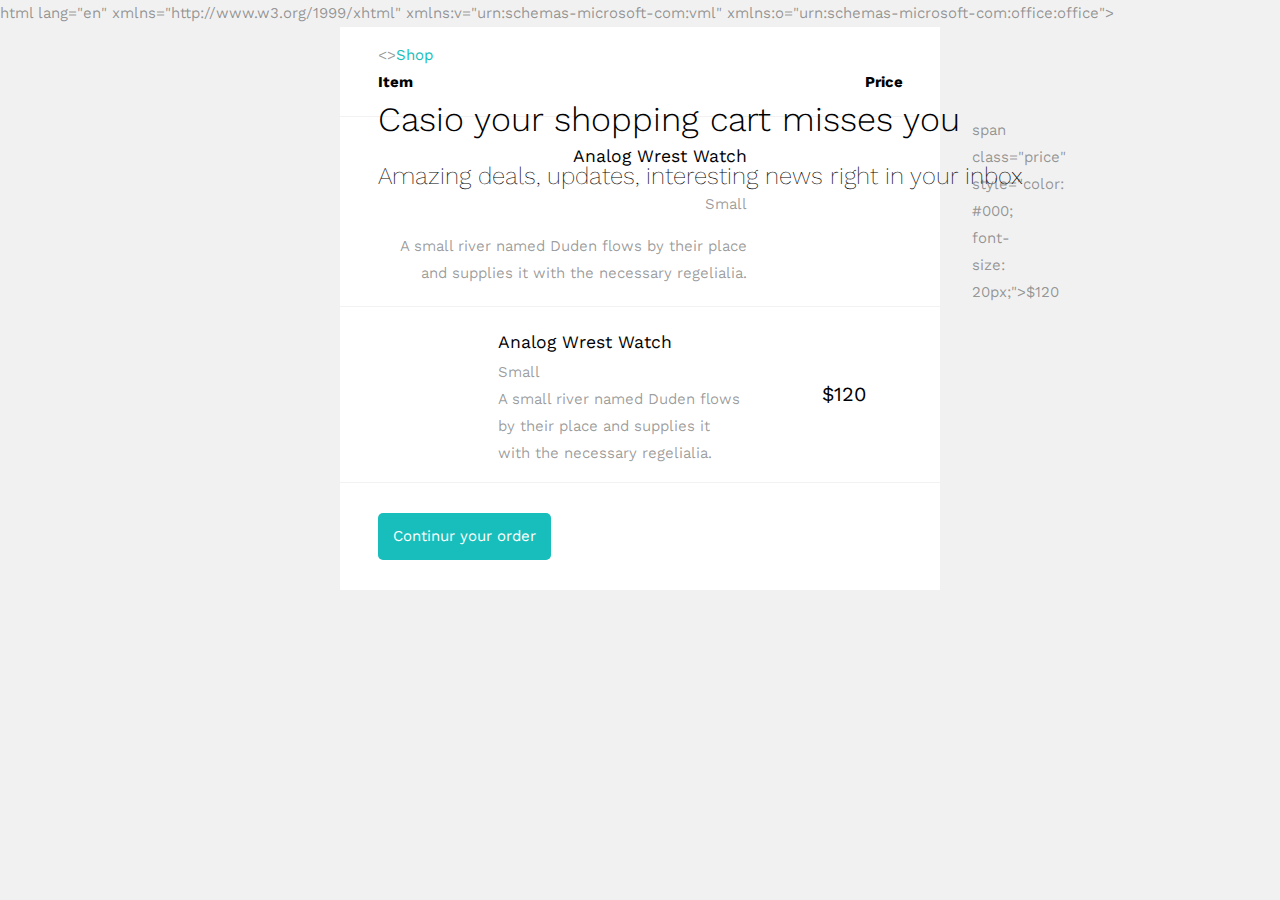
==== lw1/index.html @ 28860941 "Import exist html code from example" ====
<!DOCTYPE html>
html lang="en" xmlns="http://www.w3.org/1999/xhtml" xmlns:v="urn:schemas-microsoft-com:vml" xmlns:o="urn:schemas-microsoft-com:office:office">
<head>
    <meta charset="utf-8"> <!-- utf-8 works for most cases -->
    <meta name="viewport" content="width=device-width"> <!-- Forcing initial-scale shouldn't be necessary -->
    <meta http-equiv="X-UA-Compatible" content="IE=edge"> <!-- Use the latest (edge) version of IE rendering engine -->
    <metaname="x-apple-disable-message-reformatting">  <!-- Disable auto-scale in iOS 10 Mail entirely -->
    <title></title> <!-- The title tag shows in email notifications, like Android 4.4. -->

    <link href="https://fonts.googleapis.com/css?family=Work+Sans:200,300,400,500,600,700" rel="stylesheet">

    <!-- CSS Reset : BEGIN -->
    <style>/* What it does: Remove spaces around the email design added by some email clients. */
        /* Beware: It can remove the padding / margin and add a background color to the compose a reply window. */
        html,
body {
    margin: 0 auto !important;
    padding: 0 !important;
    height: 100% !important;
    width: 100% !important;
    background: #f1f1f1;
}

/* What it does: Stops email clients resizing small text. */
* {
    -ms-text-size-adjust: 100%;
    -webkit-text-size-adjust: 100%;
}

/* What it does: Centers email on Android 4.4 */
div[style*="margin: 16px 0"] {
    margin: 0 !important;
}

/* What it does: Stops Outlook from adding extra spacing to tables. */
table,
td {
    mso-table-lspace: 0pt !important;
    mso-table-rspace: 0pt !important;
}

/* What it does: Fixes webkit padding issue. */
table {
    border-spacing: 0 !important;
    border-collapse: collapse !important;
    table-layout: fixed !important;
    margin: 0 auto !important;
}

/* What it does: Uses a better rendering method when resizing images in IE. */
img {
    -ms-interpolation-mode:bicubic;
}

/* What it does: Prevents Windows 10 Mail from underlining links despite inline CSS. Styles for underlined links should be inline. */
a {
    text-decoration: none;
}

/* What it does: A work-around for email clients meddling in triggered links. */
*[x-apple-data-detectors],  /* iOS */
.unstyle-auto-detected-links *,
.aBn {
    border-bottom: 0 !important;
    cursor: default !important;
    color: inherit !important;
    text-decoration: none !important;
    font-size: inherit !important;
    font-family: inherit !important;
    font-weight: inherit !important;
    line-height: inherit !important;
}

/* What it does: Prevents Gmail from displaying a download button on large, non-linked images. */
.a6S {
    display: none !important;
    opacity: 0.01 !important;
}

/* What it does: Prevents Gmail from changing the text color in conversation threads. */
.im {
    color: inherit !important;
}

/* If the above doesn't work, add a .g-img class to any image in question. */
img.g-img + div {
    display: none !important;
}

/* What it does: Removes right gutter in Gmail iOS app: https://github.com/TedGoas/Cerberus/issues/89  */
/* Create one of these media queries for each additional viewport size you'd like to fix */

/* iPhone 4, 4S, 5, 5S, 5C, and 5SE */
@media only screen and (min-device-width: 320px) and (max-device-width: 374px) {
    u ~ div .email-container {
        min-width: 320px !important;
    }
}
/* iPhone 6, 6S, 7, 8, and X */
@media only screen and (min-device-width: 375px) and (max-device-width: 413px) {
    u ~ div .email-container {
        min-width: 375px !important;
    }
}
/* iPhone 6+, 7+, and 8+ */
@media only screen and (min-device-width: 414px) {
    u ~ div .email-container {
        min-width: 414px !important;
    }
}
    </style>

    <!-- CSS Reset : END -->

    <!-- Progressive Enhancements : BEGIN -->
    <style>

	    .primary{
	background: #17bebb;
}
.bg_white{
	background: #ffffff;
}
.bg_light{
	background: #f7fafa;
}
.bg_black{
	background: #000000;
}
.bg_dark{
	background: rgba(0,0,0,.8);
}
.email-section{
	padding:2.5em;
}

/*BUTTON*/
.btn{
	padding: 10px 15px;
	display: inline-block;
}
.btn.btn-primary{
	border-radius: 5px;
	background: #17bebb;
	color: #ffffff;
}
.btn.btn-white{
	border-radius: 5px;
	background: #ffffff;
	color: #000000;
}
.btn.btn-white-outline{
	border-radius: 5px;
	background: transparent;
	border: 1px solid #fff;
	color: #fff;
}
.btn.btn-black-outline{
	border-radius: 0px;
	background: transparent;
	border: 2px solid #000;
	color: #000;
	font-weight: 700;
}
.btn-custom{
	color: rgba(0,0,0,.3);
	text-decoration: underline;
}

h1,h2,h3,h4,h5,h6{
	font-family: 'Work Sans', sans-serif;
	color: #000000;
	margin-top: 0;
	font-weight: 400;
}

body{
	font-family: 'Work Sans', sans-serif;
	font-weight: 400;
	font-size: 15px;
	line-height: 1.8;
	color: rgba(0,0,0,.4);
}

a{
	color: #17bebb;
}

table{
}
/*LOGO*/

.logo h1{
	margin: 0;
}
.logo h1 a{
	color: #17bebb;
	font-size: 24px;
	font-weight: 700;
	font-family: 'Work Sans', sans-serif;
}

/*HERO*/
.hero{
	position: relative;
  position: absolute;
	z-index: 0;
}

.hero .text{
	color: rgba(0,0,0,.3);
}
.hero .text h2{
	color: #000;
	font-size: 34px;
	margin-bottom: 15px;
	font-weight: 300;
	line-height: 1.2;
}
.hero .text h3{
	font-size: 24px;
	font-weight: 200;
}
.hero .text h2 span{
	font-weight: 600;
	color: #000;
}


/*PRODUCT*/
.product-entry{
	display: block;
	position: relative;
	float: left;
	padding-top: 20px;
}
.product-entry .text{
	width: calc(100% - 125px);
	padding-left: 20px;
}
.product-entry .text h3{
	margin-bottom: 0;
	padding-bottom: 0;
}
.product-entry .text p{
	margin-top: 0;
}
.product-entry img, .product-entry .text{
	float: left;
}

ul.social{
	padding: 0;
}
ul.social li{
	display: inline-block;
	margin-right: 10px;
}

/*FOOTER*/

.footer{
	border-top: 1px solid rgba(0,0,0,.05);
	color: rgba(0,0,0,.5);
}
.footer .heading{
	color: #000;
	font-size: 20px;
}
.footer ul{
	margin: 0;
	padding: 0;
}
.footer ul li{
	list-style: none;
	margin-bottom: 10px;
}
.footer ul li a{
	color: rgba(0,0,0,1);
}


@media screen and (max-width: 500px) {


}


    </style>


</head>

<body width="100%" style="margin: 0; padding: 0 !important; mso-line-height-rule: exactly; background-color: #f1f1f1;">
	<center style="width: 100%; background-color: #f1f1f1;">
    <div style="display: none; font-size: 1px;max-height: 0px; max-width: 0px; opacity: 0; overflow: hidden; mso-hide: all; font-family: sans-serif;">
      &zwnj;&nbsp;&zwnj;&nbsp;&zwnj;&nbsp;&zwnj;&nbsp;&zwnj;&nbsp;&zwnj;&nbsp;&zwnj;&nbsp;&zwnj;&nbsp;&zwnj;&nbsp;&zwnj;&nbsp;&zwnj;&nbsp;&zwnj;&nbsp;&zwnj;&nbsp;&zwnj;&nbsp;&zwnj;&nbsp;&zwnj;&nbsp;&zwnj;&nbsp;&zwnj;&nbsp;
    </div>
    <div style="max-width: 600px; margin: 0 auto;" class="email-container">
    	<!-- BEGIN BODY -->
														<table align="center role="presentation" cellspacing="0" cellpadding="0" border="0" width="100%" style="margin: auto;">
															<tr>
																<td valign="top" class="bg_white" style="padding: 1em 2.5em 0 2.5em;">
																	<table role="presentation" border="0" cellpadding="0" cellspacing="0" width="100%">
																		<tr>
																			<td class="logo" style="text-align: left;">
																				<><a href="#">Shop</a></h1>
																			</td>
																		</tr>
																	</table>
																</td>
	      </tr><!-- end tr -->
				<tr>
          <td valign="middle" class=hero bg_white" style="padding: 2em 0 2em 0;">
            <table role="presentation" border="0" cellpadding="0" cellspacing="0" width="100%">
            	<tr>
            		<td style="padding: 0 2.5em; text-align: left;">
            			<div class="text">
            				<h2>Casio your shopping cart misses you</h2>
            				<h3>Amazing deals, updates, interesting news right in your inbox</h3></div>
            		</td>
            	</tr>
            </table>
          </td>
	      </tr><!-- end tr -->
	      <tr>
	      	<table class="bg_white" role="presentation" border="0" cellpadding="0" cellspacing="0" width="100%">
	      		<tr style="border-bottom: 1px solid rgba(0,0,0,.05);">
					    <th width="80%" style="text-align:left; padding: 0 2.5em; color: #000; padding-bottom: 20px">Item</th>
					    <th width="20%" style="text-align:right; padding: 0 2.5em; color: #000; padding-bottom: 20px">Price</th>
					  </tr>
					  <tr style="border-bottom: 1px solid rgba(0,0,0,.05);">
					  	<td valign="middle" width="80%" style="text-align:right; padding: 0 2.5em;">
					  		<div class=product-entry">
					  			<img src="images/prod-1.jpg" alt="" style="width: 100px; max-width: 600px; height: auto; margin-bottom: 20px; display: block;">
					  			<div class="text">
					  				<h3>Analog Wrest Watch</h3>
					  				<span>Small</span>
					  				<p>A small river named Duden flows by their place and supplies it with the necessary regelialia.</p>
					  			</div>
					  		</div>
					  	</td>
					  	<td valign="middle" width="20%" style="text-align:left; padding: 0 12.5em;">
					  		span class="price" style="color: #000; font-size: 20px;">$120</span>
					  	</td>
					  </tr>
					  <tr style="border-bottom: 1px solid rgba(0,0,0,.05);">
					  	<td valign="middle" width="80%" style="text-align:left; padding: 0 2.5em;">
					  		<div class="product-entry">
					  			<img src="images/prod-2.jpg" alt="" style="width: 100px; max-width: 600px; height: auto; margin-bottom: 20px; display: block;">
					  			<div class="text">
					  				<h3>Analog Wrest Watch</h3>
					  				<span>Small</span>
					  				<p>A small river named Duden flows by their place and supplies it with the necessary regelialia.</p>
					  			</div>
					  		</div>
					  	</td>
					  	<td valign="middle" width="20%" style="text-align:left; padding: 0 2.5em;">
					  		<span class="price" style="color: #000; font-size: 20px;">$120</span></td>
					  </tr>
					  <tr>
					  	<td valign="middle" style="text-align:left; padding: 1em 2.5em;">
					  		<p><a href="#" class="btn btn-primary">Continur your order</a></p>
					  	</td></tr></table>
	      </tr><!-- end tr -->
      <!-- 1 Column Text + Button : END -->
      </table>
    </div>
  </center>
</body>
</html>
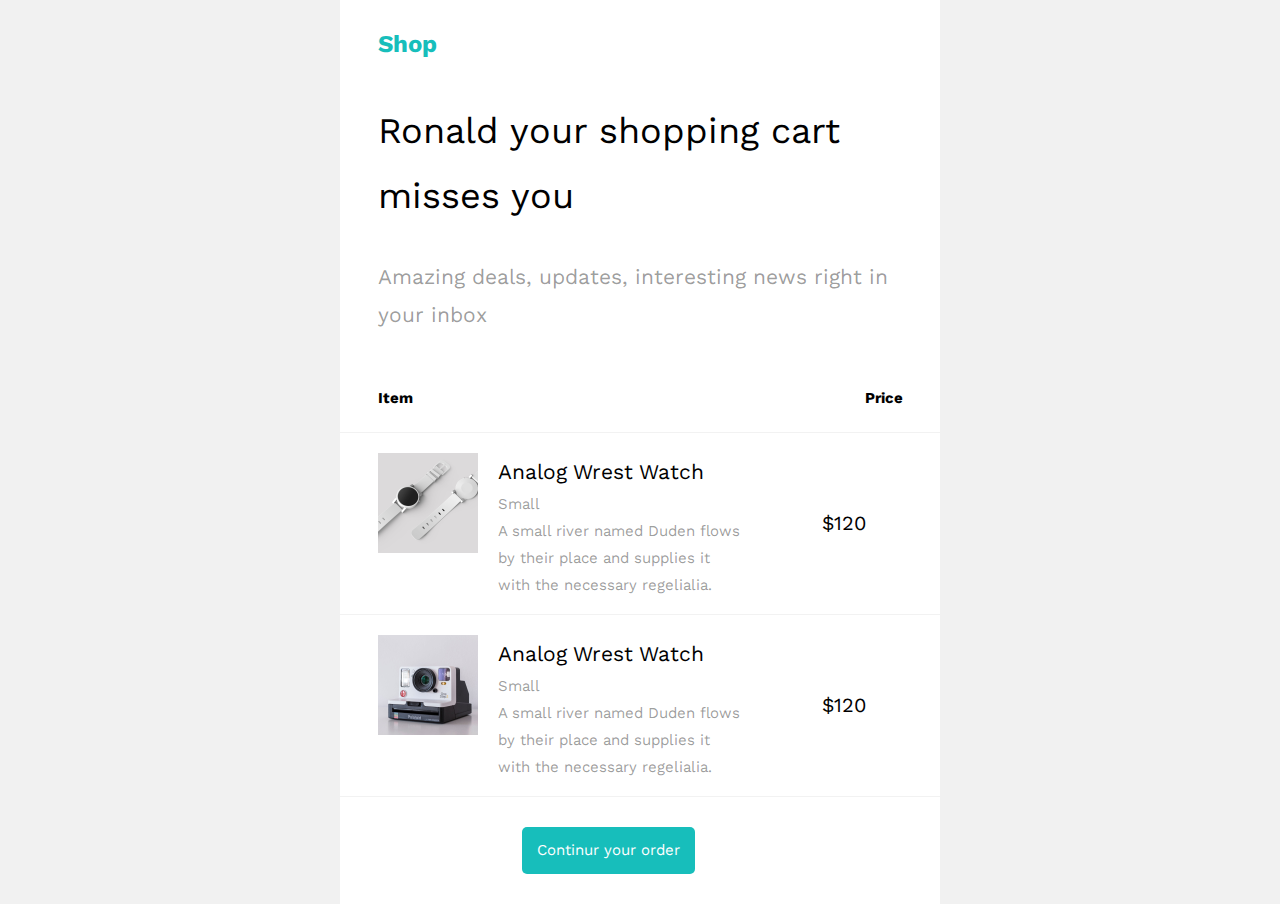
==== commit b5ba7304: "Fix index.html and style.css by Roman Rudoy" ====
--- a/lw1/index.html
+++ b/lw1/index.html
@@ -1,369 +1,89 @@
 <!DOCTYPE html>
-html lang="en" xmlns="http://www.w3.org/1999/xhtml" xmlns:v="urn:schemas-microsoft-com:vml" xmlns:o="urn:schemas-microsoft-com:office:office">
+<html lang="en" xmlns="http://www.w3.org/1999/xhtml" xmlns:v="urn:schemas-microsoft-com:vml" xmlns:o="urn:schemas-microsoft-com:office:office">
 <head>
-    <meta charset="utf-8"> <!-- utf-8 works for most cases -->
-    <meta name="viewport" content="width=device-width"> <!-- Forcing initial-scale shouldn't be necessary -->
-    <meta http-equiv="X-UA-Compatible" content="IE=edge"> <!-- Use the latest (edge) version of IE rendering engine -->
-    <metaname="x-apple-disable-message-reformatting">  <!-- Disable auto-scale in iOS 10 Mail entirely -->
-    <title></title> <!-- The title tag shows in email notifications, like Android 4.4. -->
-
-    <link href="https://fonts.googleapis.com/css?family=Work+Sans:200,300,400,500,600,700" rel="stylesheet">
-
-    <!-- CSS Reset : BEGIN -->
-    <style>/* What it does: Remove spaces around the email design added by some email clients. */
-        /* Beware: It can remove the padding / margin and add a background color to the compose a reply window. */
-        html,
-body {
-    margin: 0 auto !important;
-    padding: 0 !important;
-    height: 100% !important;
-    width: 100% !important;
-    background: #f1f1f1;
-}
-
-/* What it does: Stops email clients resizing small text. */
-* {
-    -ms-text-size-adjust: 100%;
-    -webkit-text-size-adjust: 100%;
-}
-
-/* What it does: Centers email on Android 4.4 */
-div[style*="margin: 16px 0"] {
-    margin: 0 !important;
-}
-
-/* What it does: Stops Outlook from adding extra spacing to tables. */
-table,
-td {
-    mso-table-lspace: 0pt !important;
-    mso-table-rspace: 0pt !important;
-}
-
-/* What it does: Fixes webkit padding issue. */
-table {
-    border-spacing: 0 !important;
-    border-collapse: collapse !important;
-    table-layout: fixed !important;
-    margin: 0 auto !important;
-}
-
-/* What it does: Uses a better rendering method when resizing images in IE. */
-img {
-    -ms-interpolation-mode:bicubic;
-}
-
-/* What it does: Prevents Windows 10 Mail from underlining links despite inline CSS. Styles for underlined links should be inline. */
-a {
-    text-decoration: none;
-}
-
-/* What it does: A work-around for email clients meddling in triggered links. */
-*[x-apple-data-detectors],  /* iOS */
-.unstyle-auto-detected-links *,
-.aBn {
-    border-bottom: 0 !important;
-    cursor: default !important;
-    color: inherit !important;
-    text-decoration: none !important;
-    font-size: inherit !important;
-    font-family: inherit !important;
-    font-weight: inherit !important;
-    line-height: inherit !important;
-}
-
-/* What it does: Prevents Gmail from displaying a download button on large, non-linked images. */
-.a6S {
-    display: none !important;
-    opacity: 0.01 !important;
-}
-
-/* What it does: Prevents Gmail from changing the text color in conversation threads. */
-.im {
-    color: inherit !important;
-}
-
-/* If the above doesn't work, add a .g-img class to any image in question. */
-img.g-img + div {
-    display: none !important;
-}
-
-/* What it does: Removes right gutter in Gmail iOS app: https://github.com/TedGoas/Cerberus/issues/89  */
-/* Create one of these media queries for each additional viewport size you'd like to fix */
-
-/* iPhone 4, 4S, 5, 5S, 5C, and 5SE */
-@media only screen and (min-device-width: 320px) and (max-device-width: 374px) {
-    u ~ div .email-container {
-        min-width: 320px !important;
-    }
-}
-/* iPhone 6, 6S, 7, 8, and X */
-@media only screen and (min-device-width: 375px) and (max-device-width: 413px) {
-    u ~ div .email-container {
-        min-width: 375px !important;
-    }
-}
-/* iPhone 6+, 7+, and 8+ */
-@media only screen and (min-device-width: 414px) {
-    u ~ div .email-container {
-        min-width: 414px !important;
-    }
-}
-    </style>
-
-    <!-- CSS Reset : END -->
-
-    <!-- Progressive Enhancements : BEGIN -->
-    <style>
-
-	    .primary{
-	background: #17bebb;
-}
-.bg_white{
-	background: #ffffff;
-}
-.bg_light{
-	background: #f7fafa;
-}
-.bg_black{
-	background: #000000;
-}
-.bg_dark{
-	background: rgba(0,0,0,.8);
-}
-.email-section{
-	padding:2.5em;
-}
-
-/*BUTTON*/
-.btn{
-	padding: 10px 15px;
-	display: inline-block;
-}
-.btn.btn-primary{
-	border-radius: 5px;
-	background: #17bebb;
-	color: #ffffff;
-}
-.btn.btn-white{
-	border-radius: 5px;
-	background: #ffffff;
-	color: #000000;
-}
-.btn.btn-white-outline{
-	border-radius: 5px;
-	background: transparent;
-	border: 1px solid #fff;
-	color: #fff;
-}
-.btn.btn-black-outline{
-	border-radius: 0px;
-	background: transparent;
-	border: 2px solid #000;
-	color: #000;
-	font-weight: 700;
-}
-.btn-custom{
-	color: rgba(0,0,0,.3);
-	text-decoration: underline;
-}
-
-h1,h2,h3,h4,h5,h6{
-	font-family: 'Work Sans', sans-serif;
-	color: #000000;
-	margin-top: 0;
-	font-weight: 400;
-}
-
-body{
-	font-family: 'Work Sans', sans-serif;
-	font-weight: 400;
-	font-size: 15px;
-	line-height: 1.8;
-	color: rgba(0,0,0,.4);
-}
-
-a{
-	color: #17bebb;
-}
-
-table{
-}
-/*LOGO*/
-
-.logo h1{
-	margin: 0;
-}
-.logo h1 a{
-	color: #17bebb;
-	font-size: 24px;
-	font-weight: 700;
-	font-family: 'Work Sans', sans-serif;
-}
-
-/*HERO*/
-.hero{
-	position: relative;
-  position: absolute;
-	z-index: 0;
-}
-
-.hero .text{
-	color: rgba(0,0,0,.3);
-}
-.hero .text h2{
-	color: #000;
-	font-size: 34px;
-	margin-bottom: 15px;
-	font-weight: 300;
-	line-height: 1.2;
-}
-.hero .text h3{
-	font-size: 24px;
-	font-weight: 200;
-}
-.hero .text h2 span{
-	font-weight: 600;
-	color: #000;
-}
-
-
-/*PRODUCT*/
-.product-entry{
-	display: block;
-	position: relative;
-	float: left;
-	padding-top: 20px;
-}
-.product-entry .text{
-	width: calc(100% - 125px);
-	padding-left: 20px;
-}
-.product-entry .text h3{
-	margin-bottom: 0;
-	padding-bottom: 0;
-}
-.product-entry .text p{
-	margin-top: 0;
-}
-.product-entry img, .product-entry .text{
-	float: left;
-}
-
-ul.social{
-	padding: 0;
-}
-ul.social li{
-	display: inline-block;
-	margin-right: 10px;
-}
-
-/*FOOTER*/
-
-.footer{
-	border-top: 1px solid rgba(0,0,0,.05);
-	color: rgba(0,0,0,.5);
-}
-.footer .heading{
-	color: #000;
-	font-size: 20px;
-}
-.footer ul{
-	margin: 0;
-	padding: 0;
-}
-.footer ul li{
-	list-style: none;
-	margin-bottom: 10px;
-}
-.footer ul li a{
-	color: rgba(0,0,0,1);
-}
-
-
-@media screen and (max-width: 500px) {
-
-
-}
-
-
-    </style>
-
-
+  <meta charset="utf-8"> <!-- utf-8 works for most cases -->
+  <meta name="viewport" content="width=device-width"> <!-- Forcing initial-scale shouldn't be necessary -->
+  <meta http-equiv="X-UA-Compatible" content="IE=edge"> <!-- Use the latest (edge) version of IE rendering engine -->
+  <metaname="x-apple-disable-message-reformatting">
+  <title></title> <!-- The title tag shows in email notifications, like Android 4.4. -->
+  <link href="https://fonts.googleapis.com/css?family=Work+Sans:200,300,400,500,600,700" rel="stylesheet">
+  <link href="style.css" rel="stylesheet">
 </head>
-
-<body width="100%" style="margin: 0; padding: 0 !important; mso-line-height-rule: exactly; background-color: #f1f1f1;">
-	<center style="width: 100%; background-color: #f1f1f1;">
-    <div style="display: none; font-size: 1px;max-height: 0px; max-width: 0px; opacity: 0; overflow: hidden; mso-hide: all; font-family: sans-serif;">
+<body>
+  <center>
+    <div class="ico-div">
       &zwnj;&nbsp;&zwnj;&nbsp;&zwnj;&nbsp;&zwnj;&nbsp;&zwnj;&nbsp;&zwnj;&nbsp;&zwnj;&nbsp;&zwnj;&nbsp;&zwnj;&nbsp;&zwnj;&nbsp;&zwnj;&nbsp;&zwnj;&nbsp;&zwnj;&nbsp;&zwnj;&nbsp;&zwnj;&nbsp;&zwnj;&nbsp;&zwnj;&nbsp;&zwnj;&nbsp;
     </div>
-    <div style="max-width: 600px; margin: 0 auto;" class="email-container">
-    	<!-- BEGIN BODY -->
-														<table align="center role="presentation" cellspacing="0" cellpadding="0" border="0" width="100%" style="margin: auto;">
-															<tr>
-																<td valign="top" class="bg_white" style="padding: 1em 2.5em 0 2.5em;">
-																	<table role="presentation" border="0" cellpadding="0" cellspacing="0" width="100%">
-																		<tr>
-																			<td class="logo" style="text-align: left;">
-																				<><a href="#">Shop</a></h1>
-																			</td>
-																		</tr>
-																	</table>
-																</td>
-	      </tr><!-- end tr -->
-				<tr>
-          <td valign="middle" class=hero bg_white" style="padding: 2em 0 2em 0;">
-            <table role="presentation" border="0" cellpadding="0" cellspacing="0" width="100%">
-            	<tr>
-            		<td style="padding: 0 2.5em; text-align: left;">
-            			<div class="text">
-            				<h2>Casio your shopping cart misses you</h2>
-            				<h3>Amazing deals, updates, interesting news right in your inbox</h3></div>
-            		</td>
-            	</tr>
+    <div class="email-container">
+      <table role="presentation" cellspacing="0" cellpadding="0">
+        <tr>
+          <td valign="top" class="bg_white first-bg">
+            <table role="presentation" cellpadding="0" cellspacing="0">
+              <tr>
+                <td class="logo">
+                  <h1><a href="#">Shop</a></h1>
+                </td>
+              </tr>
             </table>
           </td>
-	      </tr><!-- end tr -->
-	      <tr>
-	      	<table class="bg_white" role="presentation" border="0" cellpadding="0" cellspacing="0" width="100%">
-	      		<tr style="border-bottom: 1px solid rgba(0,0,0,.05);">
-					    <th width="80%" style="text-align:left; padding: 0 2.5em; color: #000; padding-bottom: 20px">Item</th>
-					    <th width="20%" style="text-align:right; padding: 0 2.5em; color: #000; padding-bottom: 20px">Price</th>
-					  </tr>
-					  <tr style="border-bottom: 1px solid rgba(0,0,0,.05);">
-					  	<td valign="middle" width="80%" style="text-align:right; padding: 0 2.5em;">
-					  		<div class=product-entry">
-					  			<img src="images/prod-1.jpg" alt="" style="width: 100px; max-width: 600px; height: auto; margin-bottom: 20px; display: block;">
-					  			<div class="text">
-					  				<h3>Analog Wrest Watch</h3>
-					  				<span>Small</span>
-					  				<p>A small river named Duden flows by their place and supplies it with the necessary regelialia.</p>
-					  			</div>
-					  		</div>
-					  	</td>
-					  	<td valign="middle" width="20%" style="text-align:left; padding: 0 12.5em;">
-					  		span class="price" style="color: #000; font-size: 20px;">$120</span>
-					  	</td>
-					  </tr>
-					  <tr style="border-bottom: 1px solid rgba(0,0,0,.05);">
-					  	<td valign="middle" width="80%" style="text-align:left; padding: 0 2.5em;">
-					  		<div class="product-entry">
-					  			<img src="images/prod-2.jpg" alt="" style="width: 100px; max-width: 600px; height: auto; margin-bottom: 20px; display: block;">
-					  			<div class="text">
-					  				<h3>Analog Wrest Watch</h3>
-					  				<span>Small</span>
-					  				<p>A small river named Duden flows by their place and supplies it with the necessary regelialia.</p>
-					  			</div>
-					  		</div>
-					  	</td>
-					  	<td valign="middle" width="20%" style="text-align:left; padding: 0 2.5em;">
-					  		<span class="price" style="color: #000; font-size: 20px;">$120</span></td>
-					  </tr>
-					  <tr>
-					  	<td valign="middle" style="text-align:left; padding: 1em 2.5em;">
-					  		<p><a href="#" class="btn btn-primary">Continur your order</a></p>
-					  	</td></tr></table>
-	      </tr><!-- end tr -->
-      <!-- 1 Column Text + Button : END -->
+        </tr>
+        <tr>
+          <td valign="middle" class="bg_white second-bg ">
+            <table role="presentation" cellpadding="0" cellspacing="0">
+              <tr>
+                <td class="td-price">
+                  <div class="text">
+                    <h2>Ronald your shopping cart misses you</h2>
+                    <h3>Amazing deals, updates, interesting news right in your inbox</h3>
+                  </div>
+                </td>
+              </tr>
+            </table>
+          </td>
+        </tr>
+        <tr>
+          <table class="bg_white" role="presentation" cellpadding="0" cellspacing="0">
+            <tr class="tr-product">
+              <th class="left">Item</th>
+              <th class="right">Price</th>
+            </tr>
+            <tr class="tr-product">
+              <td valign="middle" class="td-product">
+                <div class="product-entry">
+                  <img src="images/prod-1.jpg" alt="">
+                  <div class="text">
+                    <h3>Analog Wrest Watch</h3>
+                    <span>Small</span>
+                    <p>A small river named Duden flows by their place and supplies it with the necessary regelialia.</p>
+                  </div>
+                </div>
+              </td>
+              <td valign="middle" class="td-price">
+                <span class="price">$120</span>
+              </td>
+            </tr>
+            <tr class="tr-product">
+              <td class="td-product" valign="middle">
+                <div class="product-entry">
+                  <img src="images/prod-2.jpg" alt="">
+                  <div class="text">
+                    <h3>Analog Wrest Watch</h3>
+                    <span>Small</span>
+                    <p>A small river named Duden flows by their place and supplies it with the necessary regelialia.</p>
+                  </div>
+                </div>
+              </td>
+              <td valign="middle" class="td-price">
+                <span class="price">$120</span>
+              </td>
+            </tr>
+            <tr>
+              <td valign="middle" class="last-td">
+                <p><a href="#" class="btn btn-primary">Continur your order</a></p>
+              </td>
+            </tr>
+          </table>
+        </tr>
       </table>
     </div>
   </center>
--- a/lw1/style.css
+++ b/lw1/style.css
@@ -0,0 +1,370 @@
+html,body {
+  margin: 0 auto !important;
+  padding: 0 !important;
+  height: 100% !important;
+  width: 100% !important;
+  background: #f1f1f1;
+}
+
+/* What it does: Stops email clients resizing small text. */
+* {
+  -ms-text-size-adjust: 100%;
+  -webkit-text-size-adjust: 100%;
+}
+
+/* What it does: Centers email on Android 4.4 */
+div[style*="margin: 16px 0"] {
+  margin: 0 !important;
+}
+
+/* What it does: Stops Outlook from adding extra spacing to tables. */
+table,td {
+  mso-table-lspace: 0pt !important;
+  mso-table-rspace: 0pt !important;
+}
+
+/* What it does: Fixes webkit padding issue. */
+table {
+  border-spacing: 0 !important;
+  border-collapse: collapse !important;
+  table-layout: fixed !important;
+  align:center;
+  width:100%;
+  margin: auto;
+  border: 0;
+}
+
+/* What it does: Uses a better rendering method when resizing images in IE. */
+img {
+  -ms-interpolation-mode: bicubic;
+  width: 100px;
+  max-width: 600px;
+  height: auto;
+  margin-bottom:
+  20px; display: block;
+}
+
+/* What it does: Prevents Windows 10 Mail from underlining links despite inline CSS. Styles for underlined links should be inline. */
+a {
+  text-decoration: none;
+}
+.ico-div{
+  display: none;
+  font-size: 1px;max-height: 0px; max-width: 0px;
+  opacity: 0; overflow: hidden;
+  mso-hide: all;
+  font-family: sans-serif;
+}
+
+/* What it does: A work-around for email clients meddling in triggered links. */
+*[x-apple-data-detectors],
+/* iOS */
+.unstyle-auto-detected-links *, .aBn {
+  border-bottom: 0 !important;
+  cursor: default !important;
+  color: inherit !important;
+  text-decoration: none !important;
+  font-size: inherit !important;
+  font-family: inherit !important;
+  font-weight: inherit !important;
+  line-height: inherit !important;
+}
+
+/* What it does: Prevents Gmail from displaying a download button on large, non-linked images. */
+.a6S {
+  display: none !important;
+  opacity: 0.01 !important;
+}
+
+/* What it does: Prevents Gmail from changing the text color in conversation threads. */
+.im {
+  color: inherit !important;
+}
+
+/* If the above doesn't work, add a .g-img class to any image in question. */
+img.g-img + div {
+  display: none !important;
+}
+
+/* What it does: Removes right gutter in Gmail iOS app: https://github.com/TedGoas/Cerberus/issues/89  */
+/* Create one of these media queries for each additional viewport size you'd like to fix */
+
+/* iPhone 4, 4S, 5, 5S, 5C, and 5SE */
+@media only screen and (min-device-width: 320px) and (max-device-width: 374px) {
+  u ~ div .email-container {
+    min-width: 320px !important;
+  }
+}
+
+/* iPhone 6, 6S, 7, 8, and X */
+@media only screen and (min-device-width: 375px) and (max-device-width: 413px) {
+  u ~ div .email-container {
+    min-width: 375px !important;
+  }
+}
+
+/* iPhone 6+, 7+, and 8+ */
+@media only screen and (min-device-width: 414px) {
+  u ~ div .email-container {
+    min-width: 414px !important;
+  }
+}
+
+*/ .primary {
+  background: #17bebb;
+}
+
+.bg_white {
+  background: #ffffff;
+}
+.first-bg{
+  padding: 1em 2.5em 0 2.5em;
+}
+.second-bg{
+  padding: 2em 0 2em 0;
+}
+.bg_white .left{
+  text-align:left;
+  padding: 0 2.5em;
+  color: #000;
+  padding-bottom: 20px;
+  width:80%;
+}
+
+.bg_white .right{
+  text-align:right;
+  padding: 0 2.5em;
+  color: #000;
+  padding-bottom: 20px;
+  width:20%;
+}
+
+.bg_light {
+  background: #f7fafa;
+}
+
+.bg_black {
+  background: #000000;
+}
+
+.bg_dark {
+  background: rgba(0, 0, 0, 0.8);
+}
+
+.email-section {
+  padding: 2.5em;
+}
+
+  /*BUTTON*/
+.btn {
+  padding: 10px 15px;
+  display: inline-block;
+}
+
+.btn.btn-primary {
+  border-radius: 5px;
+  background: #17bebb;
+  color: #ffffff;
+  margin-left: 25%;
+}
+
+.btn.btn-white {
+  border-radius: 5px;
+  background: #ffffff;
+  color: #000000;
+}
+
+.btn.btn-white-outline {
+  border-radius: 5px;
+  background: transparent;
+  border: 1px solid #fff;
+  color: #fff;
+}
+
+.btn.btn-black-outline {
+  border-radius: 0px;
+  background: transparent;
+  border: 2px solid #000;
+  color: #000;
+  font-weight: 700;
+}
+
+.btn-custom {
+  color: rgba(0, 0, 0, 0.3);
+  text-decoration: underline;
+}
+
+h1,h2,h3,h4,h5,h6 {
+  font-family: "Work Sans", sans-serif;
+  color: #000000;
+  margin-top: 0;
+  font-weight: 400;
+}
+h2 {
+  font-size: 2.4em;
+  font-family:
+}
+h3 {
+  color: rgba(0, 0, 0, 0.4);
+  font-size: 1.4em;
+  font-family:
+}
+.product-entry h3 {
+  color: #000;
+}
+body {
+  font-family: "Work Sans", sans-serif;
+  font-weight: 400;
+  font-size: 15px;
+  line-height: 1.8;
+  color: rgba(0, 0, 0, 0.4);
+  width:100%;
+  margin: 0;
+  padding: 0 !important;
+  mso-line-height-rule: exactly;
+  background-color: #f1f1f1;
+}
+.email-container{
+  max-width: 600px;
+  margin: 0 auto;
+}
+
+a {
+  color: #17bebb;
+}
+
+center{
+  width: 100%;
+  background-color: #f1f1f1;
+}
+
+/*LOGO*/
+.logo{
+  text-align: left;
+}
+.logo h1 {
+  margin: 0;
+}
+
+.logo h1 a {
+  color: #17bebb;
+  font-size: 24px;
+  font-weight: 700;
+  font-family: "Work Sans", sans-serif;
+}
+
+/*HERO*/
+.hero {
+  position: relative;
+  position: absolute;
+  z-index: 0;
+}
+
+.hero .text {
+  color: rgba(0, 0, 0, 0.3);
+}
+
+.hero .text h2 {
+  color: #000;
+  font-size: 34px;
+  margin-bottom: 15px;
+  font-weight: 300;
+  line-height: 1.2;
+}
+
+.hero .text h3 {
+  font-size: 24px;
+  font-weight: 200;
+  color: rgb(95, 94, 94);
+}
+
+.hero .text h2 span {
+  font-weight: 600;
+  color: #000;
+}
+
+/*PRODUCT*/
+.product-entry {
+  display: block;
+  position: relative;
+  float: left;
+  padding-top: 20px;
+}
+
+.product-entry .text {
+  width: calc(100% - 125px);
+  padding-left: 20px;
+}
+
+.product-entry .text h3 {
+  margin-bottom: 0;
+  padding-bottom: 0;
+}
+
+.product-entry .text p {
+  margin-top: 0;
+}
+
+.product-entry img, .product-entry .text {
+  float: left;
+}
+.td-product{
+  width:80%;
+  text-align:left;
+  padding: 0 2.5em;
+}
+.tr-product{
+  border-bottom: 1px solid rgba(0,0,0,.05);
+}
+
+ul.social {
+  padding: 0;
+}
+
+ul.social li {
+  display: inline-block;
+  margin-right: 10px;
+}
+.price{
+  color: #000;
+  font-size: 20px;
+}
+.td-price{
+  text-align:left;
+  padding: 0 2.5em;
+  width: 20%;
+}
+
+.last-td{
+  text-align: center;
+  padding: 1em 2.5em;
+}
+
+/*FOOTER*/
+
+.footer {
+  border-top: 1px solid rgba(0, 0, 0, 0.05);
+  color: rgba(0, 0, 0, 0.5);
+}
+
+.footer .heading {
+  color: #000;
+  font-size: 20px;
+}
+
+.footer ul {
+  margin: 0;
+  padding: 0;
+}
+
+.footer ul li {
+  list-style: none;
+  margin-bottom: 10px;
+}
+
+.footer ul li a {
+  color: rgba(0, 0, 0, 1);
+}
+
+@media screen and (max-width: 500px) {
+}
